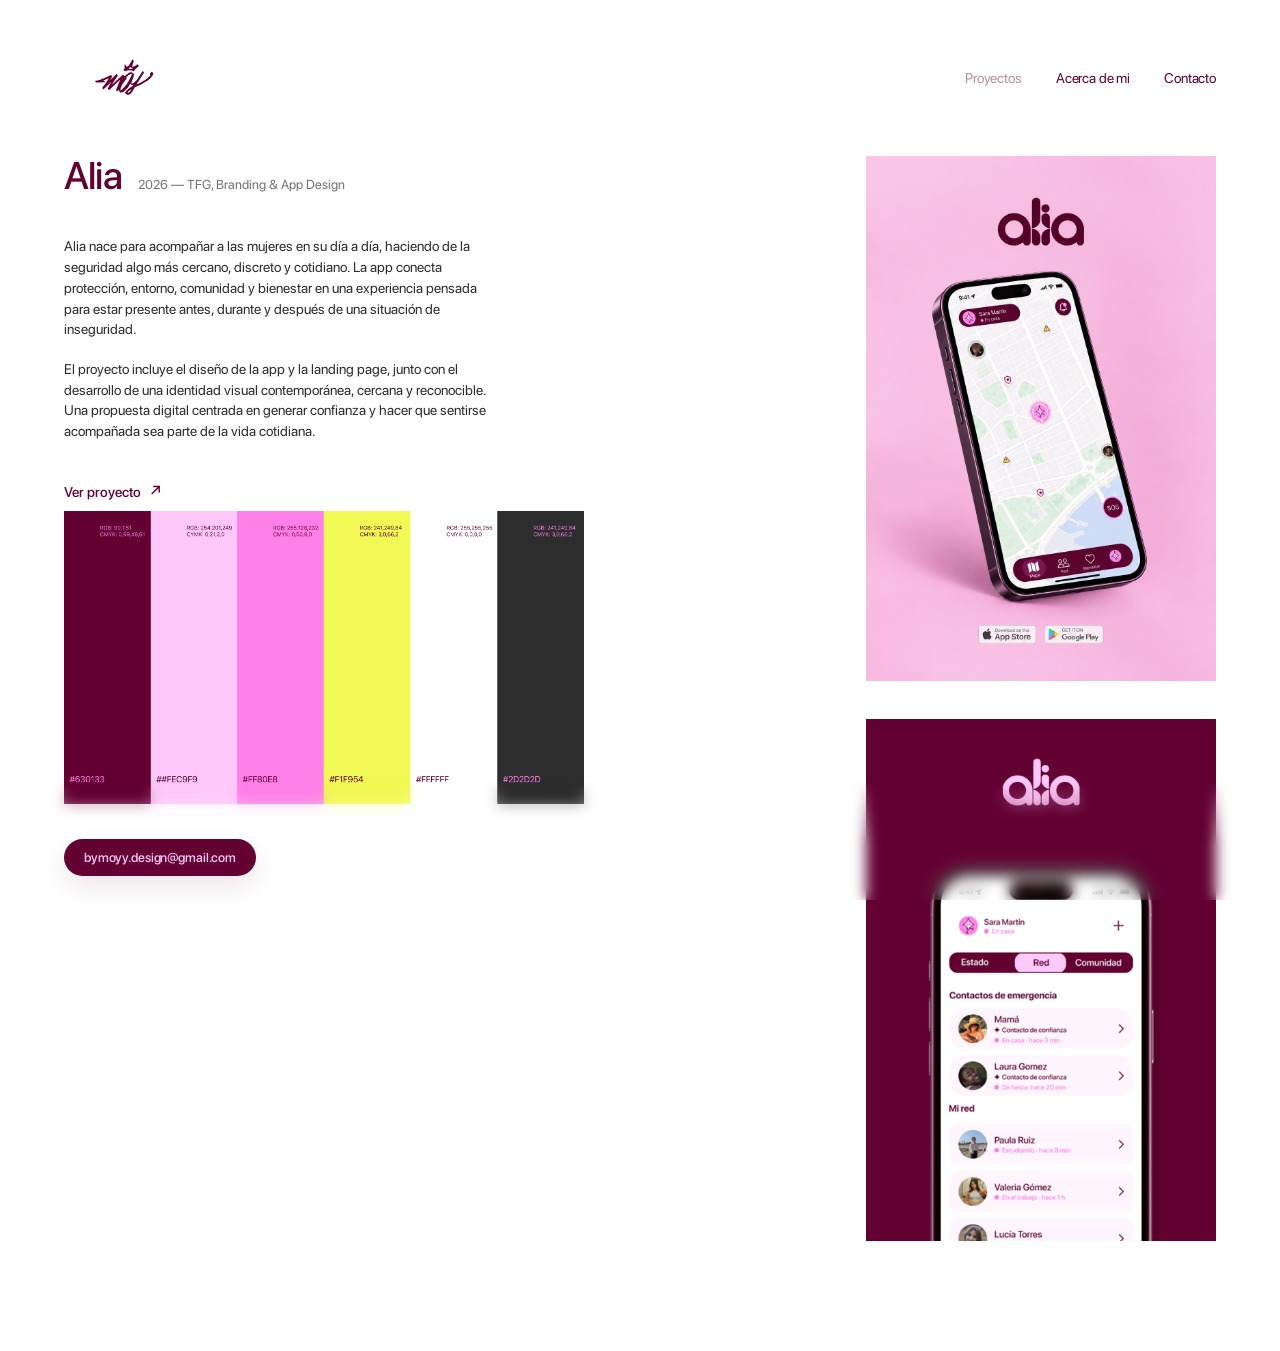
==== alia.html @ fce2c90d "Add files via upload" ====
<!DOCTYPE html>
<html lang="es">

<head>
  <meta charset="UTF-8">
  <meta name="viewport" content="width=device-width, initial-scale=1.0">

  <title>Alia — Moy.</title>

  <meta
    name="description"
    content="Alia — proyecto de Juanita Triviño."
  >

  <!-- FAVICON -->
  <link rel="icon" type="image/svg+xml" href="assets/vector.svg">

  <link rel="stylesheet" href="style.css">
</head>

<body class="project-page">

  <!-- TRANSICIÓN -->
  <div class="page-transition"></div>


  <!-- HEADER -->
  <header class="site-header">

    <a href="index.html" class="logo">
      <img
        src="assets/moy-mark-dark.svg"
        alt="Moy"
        onerror="this.outerHTML='<span style=\'font-weight:700\'>moy.</span>'"
      >
    </a>

    <nav class="site-nav">
      <a href="alia.html" class="is-active">Proyectos</a>
      <a href="about.html">Acerca de mi</a>
      <a href="contact.html">Contacto</a>
    </nav>

  </header>


  <main>

    <section class="alia-project reveal">


      <div class="alia-info">

        <div class="project-head">

          <h1>Alia</h1>

          <span class="project-meta">
            2026 — TFG, Branding &amp; App Design
          </span>

        </div>


        <div class="project-desc">

          <p>
            Alia nace para acompañar a las mujeres en su día a día,
            haciendo de la seguridad algo más cercano, discreto y
            cotidiano. La app conecta protección, entorno, comunidad
            y bienestar en una experiencia pensada para estar
            presente antes, durante y después de una situación
            de inseguridad.
          </p>

          <p>
            El proyecto incluye el diseño de la app y la landing page,
            junto con el desarrollo de una identidad visual
            contemporánea, cercana y reconocible. Una propuesta
            digital centrada en generar confianza y hacer que sentirse
            acompañada sea parte de la vida cotidiana.
          </p>

        </div>


        <!-- CTA FIGMA -->

        <div class="alia-cta-wrap">

          <a
            class="alia-cta"
            href="https://www.figma.com/proto/h17JZJGxJ8JcXDLI4qMAPl/Alia_Juanita-Trivi%C3%B1o?page-id=1947%3A1056&node-id=2484-1144&viewport=263%2C219%2C0.05&t=dV2wCRP9XUcgeYev-1&scaling=scale-down&content-scaling=fixed&starting-point-node-id=2484%3A1144&show-proto-sidebar=1"
            target="_blank"
            rel="noopener noreferrer"
          >
            Ver proyecto
            <span>↗</span>
          </a>

        </div>


        <!-- PALETA -->

        <figure class="alia-media alia-palette">

          <img
            src="assets/paleta cromatica.png"
            alt="Paleta cromática de Alia"
          >

        </figure>

      </div>


      <div class="alia-visuals">

        <figure class="alia-media alia-app-main">

          <img
            src="assets/app1.png"
            alt="Presentación de la aplicación Alia"
          >

        </figure>


        <figure class="alia-media alia-app-secondary">

          <img
            src="assets/app2.png"
            alt="Pantalla de la aplicación Alia"
          >

        </figure>

      </div>


    </section>

  </main>


  <a
    href="mailto:bymoyy.design@gmail.com"
    class="page-email magnetic"
  >
    bymoyy.design@gmail.com
  </a>


  <script src="script.js"></script>

</body>

</html>
---- style.css ----
/* =========================================================
   MOY. — PORTFOLIO
========================================================= */

:root {
  --wine: #630133;
  --wine-dark: #430022;
  --pink: #FF80E8;
  --pink-light: #FEC9F9;
  --lime: #F1F954;
  --cream: #FFFFFF;
  --stone: #F3F2F0;
  --black: #2D2D2D;
  --grey: #77706F;
  --line: rgba(99, 1, 51, .14);
  --ease: cubic-bezier(.77, 0, .175, 1);
}


/* =========================================================
   FONTS
========================================================= */

@import url('https://fonts.googleapis.com/css2?family=Fraunces:ital,wght@1,500;1,600&display=swap');

@font-face {
  font-family: "SF Pro Display";
  src: url("assets/typo/sf-pro-display/SFPRODISPLAYREGULAR.OTF") format("opentype");
  font-weight: 400;
  font-style: normal;
  font-display: swap;
}

@font-face {
  font-family: "SF Pro Display";
  src: url("assets/typo/sf-pro-display/SFPRODISPLAYMEDIUM.OTF") format("opentype");
  font-weight: 500;
  font-style: normal;
  font-display: swap;
}

@font-face {
  font-family: "SF Pro Display";
  src: url("assets/typo/sf-pro-display/SFPRODISPLAYBOLD.OTF") format("opentype");
  font-weight: 700;
  font-style: normal;
  font-display: swap;
}


/* =========================================================
   RESET
========================================================= */

* {
  margin: 0;
  padding: 0;
  box-sizing: border-box;
}

html {
  scroll-behavior: smooth;
}

body {
  background: var(--cream);
  color: var(--wine);
  font-family:
    "SF Pro Display",
    -apple-system,
    BlinkMacSystemFont,
    "Helvetica Neue",
    Arial,
    sans-serif;
  -webkit-font-smoothing: antialiased;
}

a {
  color: inherit;
  text-decoration: none;
}

img,
video {
  display: block;
  max-width: 100%;
}


/* =========================================================
   PAGE TRANSITION
========================================================= */

.page-transition {
  position: fixed;
  inset: 0;
  z-index: 9999;
  background: var(--cream);
  opacity: 1;
  pointer-events: none;
  transition: opacity .65s ease;
}

body.loaded .page-transition {
  opacity: 0;
}

body.leaving .page-transition {
  opacity: 1;
}


/* =========================================================
   HEADER / NAV
========================================================= */

.site-header {
  position: fixed;
  top: 0;
  left: 0;
  right: 0;
  z-index: 200;
  display: flex;
  align-items: center;
  justify-content: space-between;
  padding: 18px 5vw;
  background: none;
}

.site-header .logo img {
  display: block;
  height: 120px;
  width: auto;
}

.site-nav {
  display: flex;
  gap: 34px;
}

.site-nav a {
  position: relative;
  font-size: 14px;
  font-weight: 400;
  letter-spacing: -.01em;
  transition: opacity .3s ease;
}

.site-nav a:hover {
  opacity: .55;
}

.site-nav a.is-active {
  opacity: .45;
}


/* =========================================================
   PAGE EMAIL
========================================================= */

.page-email {
  position: fixed;
  left: 5vw;
  bottom: 24px;
  z-index: 190;
  display: inline-flex;
  align-items: center;
  padding: 11px 20px;
  border-radius: 100px;
  font-size: 13px;
  font-weight: 500;
  letter-spacing: -.01em;
  color: var(--pink-light);
  background: var(--wine);
  box-shadow:
    0 10px 26px rgba(99, 1, 51, .1);
  transition:
    opacity .3s ease,
    transform .3s ease;
}

.page-email:hover {
  opacity: .78;
}

body.contact-page .page-email {
  background: var(--pink-light);
  color: var(--wine);
}


/* =========================================================
   SCROLL BLUR
========================================================= */

.scroll-fade {
  position: fixed;
  left: 0;
  right: 0;
  z-index: 150;
  pointer-events: none;
  backdrop-filter: blur(7px);
  -webkit-backdrop-filter: blur(7px);
}

.scroll-fade-top {
  top: 0;
  height: 150px;
  mask-image:
    linear-gradient(
      to bottom,
      black 0%,
      black 45%,
      transparent 100%
    );
  -webkit-mask-image:
    linear-gradient(
      to bottom,
      black 0%,
      black 45%,
      transparent 100%
    );
}

.scroll-fade-bottom {
  bottom: 0;
  height: 120px;
  mask-image:
    linear-gradient(
      to top,
      black 0%,
      black 45%,
      transparent 100%
    );
  -webkit-mask-image:
    linear-gradient(
      to top,
      black 0%,
      black 45%,
      transparent 100%
    );
}


/* =========================================================
   PILLS
========================================================= */

.pill {
  display: inline-flex;
  align-items: center;
  border-radius: 100px;
  font-weight: 500;
  white-space: nowrap;
}

.pill-wine {
  background: var(--wine);
  color: var(--pink-light);
}

.pill-dark {
  background: var(--black);
  color: var(--cream);
}

.pill-pink {
  background: var(--pink);
  color: var(--black);
}

.pill-pink-light {
  background: var(--pink-light);
  color: var(--black);
}

.pill-lime {
  background: var(--lime);
  color: var(--black);
}

.pill-white {
  background: var(--cream);
  color: var(--wine);
  border: 1px solid var(--line);
}


/* =========================================================
   CURSOR TRAIL
========================================================= */

.cursor-pill {
  position: fixed;
  top: 0;
  left: 0;
  z-index: 150;
  padding: 7px 16px;
  border-radius: 100px;
  font-size: 13px;
  font-weight: 500;
  letter-spacing: -.01em;
  pointer-events: none;
  opacity: 0;
  transform:
    translate(-50%, -50%)
    scale(.7);
  transition:
    opacity .3s ease,
    transform .5s var(--ease);
  box-shadow:
    0 6px 16px rgba(99, 1, 51, .1);
}

.cursor-pill.is-visible {
  opacity: 1;
  transform:
    translate(-50%, -50%)
    scale(1);
}

.cursor-pill.is-fading {
  opacity: 0;
  transform:
    translate(
      calc(-50% + var(--drift, 0px)),
      -50%
    )
    scale(.92)
    translateY(-16px);
}

@media (hover: none) {
  .cursor-pill {
    display: none;
  }
}


/* =========================================================
   HOME
========================================================= */

body.home-page {
  height: 100dvh;
  overflow: hidden;
}

.home-main {
  position: relative;
  height: 100dvh;
  display: flex;
  align-items: center;
  justify-content: center;
  padding: 0 5vw;
  overflow: hidden;
}

.home-greeting {
  position: relative;
  z-index: 1;
  text-align: center;
  opacity: 0;
  filter: blur(16px);
  animation:
    greet-in 1.2s var(--ease) forwards;
  animation-delay: .5s;
}

@keyframes greet-in {
  to {
    opacity: 1;
    filter: blur(0);
  }
}

.home-greeting p {
  font-size:
    clamp(
      2rem,
      5.2vw,
      4.6rem
    );
  line-height: 1.18;
  font-weight: 500;
  color: var(--pink);
  letter-spacing: -.02em;
}


/* =========================================================
   ABOUT ME
========================================================= */

body.about-page {
  min-height: 100dvh;
}

body.about-page main {
  min-height: 100dvh;
  display: flex;
  align-items: flex-start;
  padding:
    190px
    5vw
    130px;
}

.browser-card {
  width: 100%;
  max-width: 1100px;
  margin: 0 auto;
  border-radius: 20px;
  overflow: hidden;
  border: 1px solid var(--line);
  box-shadow:
    0 40px 80px rgba(99, 1, 51, .1);
}

.browser-bar {
  display: flex;
  align-items: center;
  gap: 18px;
  padding: 14px 18px;
  background: #EDEDED;
}

.browser-dots {
  display: flex;
  gap: 7px;
}

.browser-dots span {
  width: 11px;
  height: 11px;
  border-radius: 50%;
}

.browser-dots span:nth-child(1) {
  background: #FF5F57;
}

.browser-dots span:nth-child(2) {
  background: #FEBC2E;
}

.browser-dots span:nth-child(3) {
  background: #28C840;
}

.browser-url {
  flex: 1;
  text-align: center;
  background: #FBFBFB;
  border-radius: 7px;
  padding: 6px 14px;
  font-size: 12px;
  color: #7A7A7A;
}

.browser-share {
  width: 22px;
  height: 22px;
  border-radius: 5px;
  background: #FBFBFB;
}

.browser-body {
  display: flex;
  flex-direction: column;
  gap:
    clamp(
      36px,
      5vw,
      56px
    );
  padding:
    clamp(36px, 6vw, 80px)
    clamp(26px, 5vw, 64px);
  background: var(--cream);
}

.browser-body p {
  font-size:
    clamp(
      1.55rem,
      3.7vw,
      2.85rem
    );
  line-height: 1.35;
  font-weight: 500;
  color: var(--black);
  letter-spacing: -.02em;
}

.hl {
  display: inline;
  padding: .04em .28em;
  border-radius: .28em;
  color: var(--black);
  box-decoration-break: clone;
  -webkit-box-decoration-break: clone;
}

.hl-lime {
  background: var(--lime);
}

.hl-pink {
  background: var(--pink-light);
}

.about-meta {
  display: flex;
  flex-wrap: wrap;
  align-items: center;
  gap: 14px 34px;
  font-size: 14px;
  font-weight: 400;
  color: var(--grey);
}

.about-meta .pill {
  margin-left: 10px;
  padding: .55em 1.05em;
  font-size: 13px;
}


/* =========================================================
   PROYECTO
========================================================= */

body.project-page main {
  padding:
    156px
    5vw
    110px;
}

.project-content {
  max-width: 640px;
}

.project-head {
  display: flex;
  align-items: baseline;
  gap: 16px;
  margin-bottom: 46px;
}

.project-head h1 {
  font-size:
    clamp(
      2.4rem,
      5vw,
      3.6rem
    );
  font-weight: 500;
  letter-spacing: -.02em;
  color: var(--wine);
}

.project-meta {
  font-size: 13px;
  font-weight: 400;
  color: var(--grey);
}

.project-desc {
  max-width: 480px;
  margin-bottom: 40px;
}

.project-desc p {
  font-size: 14.5px;
  line-height: 1.65;
  font-weight: 400;
  color: var(--black);
  margin-bottom: 20px;
}

.project-desc p:last-child {
  margin-bottom: 0;
}


/* =========================================================
   ALIA — CTA
========================================================= */

.alia-cta-wrap {
  margin-top: -18px;
}

.alia-cta {
  display: inline-flex;
  align-items: center;
  gap: 8px;
  font-size: 14px;
  font-weight: 500;
  color: var(--wine);
  transition:
    opacity .3s ease,
    transform .3s ease;
}

.alia-cta:hover {
  opacity: .65;
}

.alia-cta span {
  font-size: 16px;
  transition:
    transform .3s ease;
}

.alia-cta:hover span {
  transform: translate(3px, -3px);
}


/* =========================================================
   MEDIA VIEWER
========================================================= */

.media-viewer {
  display: flex;
  flex-direction: row;
  width:
    min(
      360px,
      78%
    );
  aspect-ratio: 3 / 4;
  margin: 0 auto;
  border-radius: 18px;
  overflow-x: scroll;
  overflow-y: hidden;
  scroll-snap-type: x mandatory;
  scroll-behavior: smooth;
  background: #DEDDDA;
  scrollbar-width: none;
}

.media-viewer::-webkit-scrollbar {
  display: none;
}

.media-item {
  flex: 0 0 100%;
  width: 100%;
  height: 100%;
  scroll-snap-align: start;
  scroll-snap-stop: always;
  display: flex;
  align-items: center;
  justify-content: center;
  overflow: hidden;
}

.media-item img,
.media-item video {
  width: 100%;
  height: 100%;
  object-fit: cover;
}

.media-placeholder {
  width: 100%;
  height: 100%;
  display: flex;
  align-items: center;
  justify-content: center;
  padding: 16px;
  text-align: center;
  font-size: 10px;
  text-transform: uppercase;
  letter-spacing: .08em;
  color: rgba(99, 1, 51, .4);
}

.media-dots {
  display: flex;
  justify-content: center;
  gap: 7px;
  margin:
    18px
    0
    60px;
}

.media-dots span {
  width: 6px;
  height: 6px;
  border-radius: 50%;
  background: rgba(99, 1, 51, .18);
  transition:
    background .3s ease,
    transform .3s ease;
}

.media-dots span.is-active {
  background: var(--wine);
  transform: scale(1.25);
}


/* =========================================================
   ALIA — COMPOSICIÓN
========================================================= */

.alia-project {
  width: 100%;
  max-width: 1220px;
  margin: 0 auto;
  display: grid;
  grid-template-columns:
    minmax(0, 1fr)
    minmax(300px, 410px);
  column-gap:
    clamp(
      65px,
      9vw,
      135px
    );
  align-items: start;
}

.alia-info {
  min-width: 0;
}

.alia-project .project-head {
  margin-bottom: 42px;
}

.alia-project .project-head h1 {
  font-size:
    clamp(
      2rem,
      3vw,
      2.8rem
    );
  line-height: 1;
  font-weight: 500;
}

.alia-project .project-desc {
  max-width: 430px;
  margin-bottom: 58px;
}

.alia-project .project-desc p {
  font-size: 14px;
  line-height: 1.48;
  font-weight: 400;
  margin-bottom: 19px;
}

.alia-media {
  margin: 0;
  overflow: hidden;
}

.alia-media img {
  display: block;
  width: 100%;
  height: auto;
  object-fit: contain;
}

.alia-app-main {
  width:
    min(
      100%,
      350px
    );
  margin-left: auto;
}

.alia-app-secondary {
  width:
    min(
      100%,
      350px
    );
  margin-top: 38px;
  margin-left: auto;
}

.alia-app-main img,
.alia-app-secondary img {
  width: 100%;
  height: auto;
  object-fit: contain;
  object-position: center;
}

.alia-palette {
  width:
    min(
      100%,
      520px
    );
  margin-top: 10px;
}


/* =========================================================
   ALIA — TABLET
========================================================= */

@media (max-width: 900px) {

  .alia-project {
    grid-template-columns:
      1fr
      1fr;
    column-gap: 35px;
  }

  .alia-project .project-head {
    flex-wrap: wrap;
    gap: 10px;
  }

  .alia-project .project-desc {
    max-width: 100%;
  }

  .alia-app-main,
  .alia-app-secondary {
    width: 100%;
    max-width: 330px;
  }

  .alia-palette {
    width:
      min(
        100%,
        460px
      );
  }
}


/* =========================================================
   CONTACTO
========================================================= */

body.contact-page {
  background: var(--wine);
  color: var(--pink-light);
  min-height: 100dvh;
}

body.contact-page .site-nav a,
body.contact-page .logo {
  color: var(--pink-light);
}

.contact-main {
  min-height: 100dvh;
  display: flex;
  flex-direction: column;
  padding:
    156px
    5vw
    40px;
}

.contact-main .reveal {
  flex: 1;
  display: flex;
  flex-direction: column;
  justify-content: center;
  align-items: flex-start;
}

.contact-heading {
  font-size:
    clamp(
      2.8rem,
      9vw,
      7.5rem
    );
  font-weight: 700;
  letter-spacing: -.035em;
  line-height: .95;
  margin-bottom: 34px;
}

.contact-email {
  display: inline-block;
  font-size:
    clamp(
      1.5rem,
      3.4vw,
      2.4rem
    );
  font-weight: 400;
  letter-spacing: -.02em;
  border-bottom:
    2px solid
    var(--pink-light);
  transition:
    color .3s ease,
    border-color .3s ease;
}

.contact-email:hover {
  color: var(--pink);
  border-color: var(--pink);
}

.contact-footer {
  display: flex;
  justify-content: space-between;
  font-size: 10px;
  font-weight: 400;
  text-transform: uppercase;
  letter-spacing: .1em;
  opacity: .65;
}


/* =========================================================
   REVEAL
========================================================= */

.reveal {
  opacity: 0;
  transform: translateY(20px);
  transition:
    opacity .8s ease,
    transform .9s var(--ease);
}

.reveal.visible {
  opacity: 1;
  transform: translateY(0);
}


/* =========================================================
   MOBILE
========================================================= */

@media (max-width: 700px) {

  /* NAV */

  .site-header {
    padding: 14px 6vw;
  }

  .site-header .logo img {
    height: 64px;
  }

  .site-nav {
    gap: 16px;
  }

  .site-nav a {
    font-size: 11px;
    font-weight: 400;
  }


  /* GMAIL */

  .page-email {
    left: 6vw;
    bottom: 18px;
    padding:
      9px
      16px;
    font-size: 12px;
    font-weight: 500;
    background: var(--wine);
    color: var(--pink-light);
  }


  /* BLUR */

  .scroll-fade-top {
    height: 96px;
  }

  .scroll-fade-bottom {
    height: 90px;
  }


  /* HOME */

  .home-main {
    padding:
      0
      6vw;
  }

  .home-greeting {
    width: 100%;
  }

  .home-greeting p {
    font-size: 9vw;
    line-height: 1.12;
    font-weight: 500;
  }


  /* ABOUT */

  body.about-page main {
    padding:
      126px
      6vw
      90px;
  }

  .browser-bar {
    padding:
      10px
      14px;
    gap: 10px;
  }

  .browser-dots {
    gap: 5px;
  }

  .browser-dots span {
    width: 9px;
    height: 9px;
  }

  .browser-url {
    padding:
      5px
      10px;
    font-size: 10px;
  }

  .browser-share {
    width: 19px;
    height: 19px;
  }

  .browser-body {
    padding:
      30px
      20px;
  }

  .browser-body p {
    font-size: 6.6vw;
    line-height: 1.28;
    font-weight: 500;
  }

  .about-meta {
    gap:
      10px
      18px;
    font-weight: 400;
  }

  .about-meta .pill {
    margin-left: 0;
  }


  /* ALIA */

  body.project-page main {
    padding:
      106px
      6vw
      90px;
  }

  .alia-project {
    display: flex;
    flex-direction: column;
    gap: 45px;
  }

  .alia-info,
  .alia-visuals {
    width: 100%;
  }

  .alia-project .project-head {
    display: flex;
    flex-direction: column;
    align-items: flex-start;
    gap: 9px;
    margin-bottom: 30px;
  }

  .alia-project .project-head h1 {
    font-size:
      clamp(
        2.3rem,
        10vw,
        3.2rem
      );
    font-weight: 500;
  }

  .alia-project .project-desc {
    max-width: 100%;
    margin-bottom: 40px;
  }

  .alia-project .project-desc p {
    font-size: 14px;
    line-height: 1.55;
    font-weight: 400;
  }

  .alia-app-main,
  .alia-app-secondary,
  .alia-palette {
    width: 100%;
    max-width: none;
    margin-left: 0;
  }

  .alia-app-secondary {
    margin-top: 28px;
  }

  .alia-palette {
    margin-top: 30px;
  }


  /* CONTACTO */

  .contact-main {
    padding:
      106px
      6vw
      30px;
  }

  .contact-heading {
    font-size:
      clamp(
        3.5rem,
        16vw,
        6rem
      );
    line-height: .9;
    margin-bottom: 24px;
    font-weight: 700;
  }

  .contact-email {
    max-width: 100%;
    font-size:
      clamp(
        1.05rem,
        5.5vw,
        1.5rem
      );
    font-weight: 400;
    overflow-wrap: anywhere;
  }

  .contact-footer {
    gap: 15px;
    font-size: 8px;
    font-weight: 400;
  }
}


/* =========================================================
   VERY SMALL PHONES
========================================================= */

@media (max-width: 380px) {

  .site-header {
    padding-left: 4vw;
    padding-right: 4vw;
  }

  .site-header .logo img {
    height: 54px;
  }

  .site-nav {
    gap: 9px;
  }

  .site-nav a {
    font-size: 9.5px;
    font-weight: 400;
  }

  .home-main {
    padding:
      0
      6vw;
  }

  .home-greeting p {
    font-size: 8.5vw;
    font-weight: 500;
  }

  body.about-page main,
  body.project-page main,
  .contact-main {
    padding-left: 4vw;
    padding-right: 4vw;
  }

  .browser-body {
    padding:
      26px
      18px
      30px;
  }

  .browser-body p {
    font-size: 7vw;
    font-weight: 500;
  }

  .page-email {
    left: 4vw;
    max-width: 92vw;
    background: var(--wine);
    color: var(--pink-light);
  }
}


/* =========================================================
   REDUCED MOTION
========================================================= */

@media (prefers-reduced-motion: reduce) {

  html {
    scroll-behavior: auto;
  }

  *,
  *::before,
  *::after {
    animation-duration: .01ms !important;
    animation-iteration-count: 1 !important;
    transition-duration: .01ms !important;
  }
}
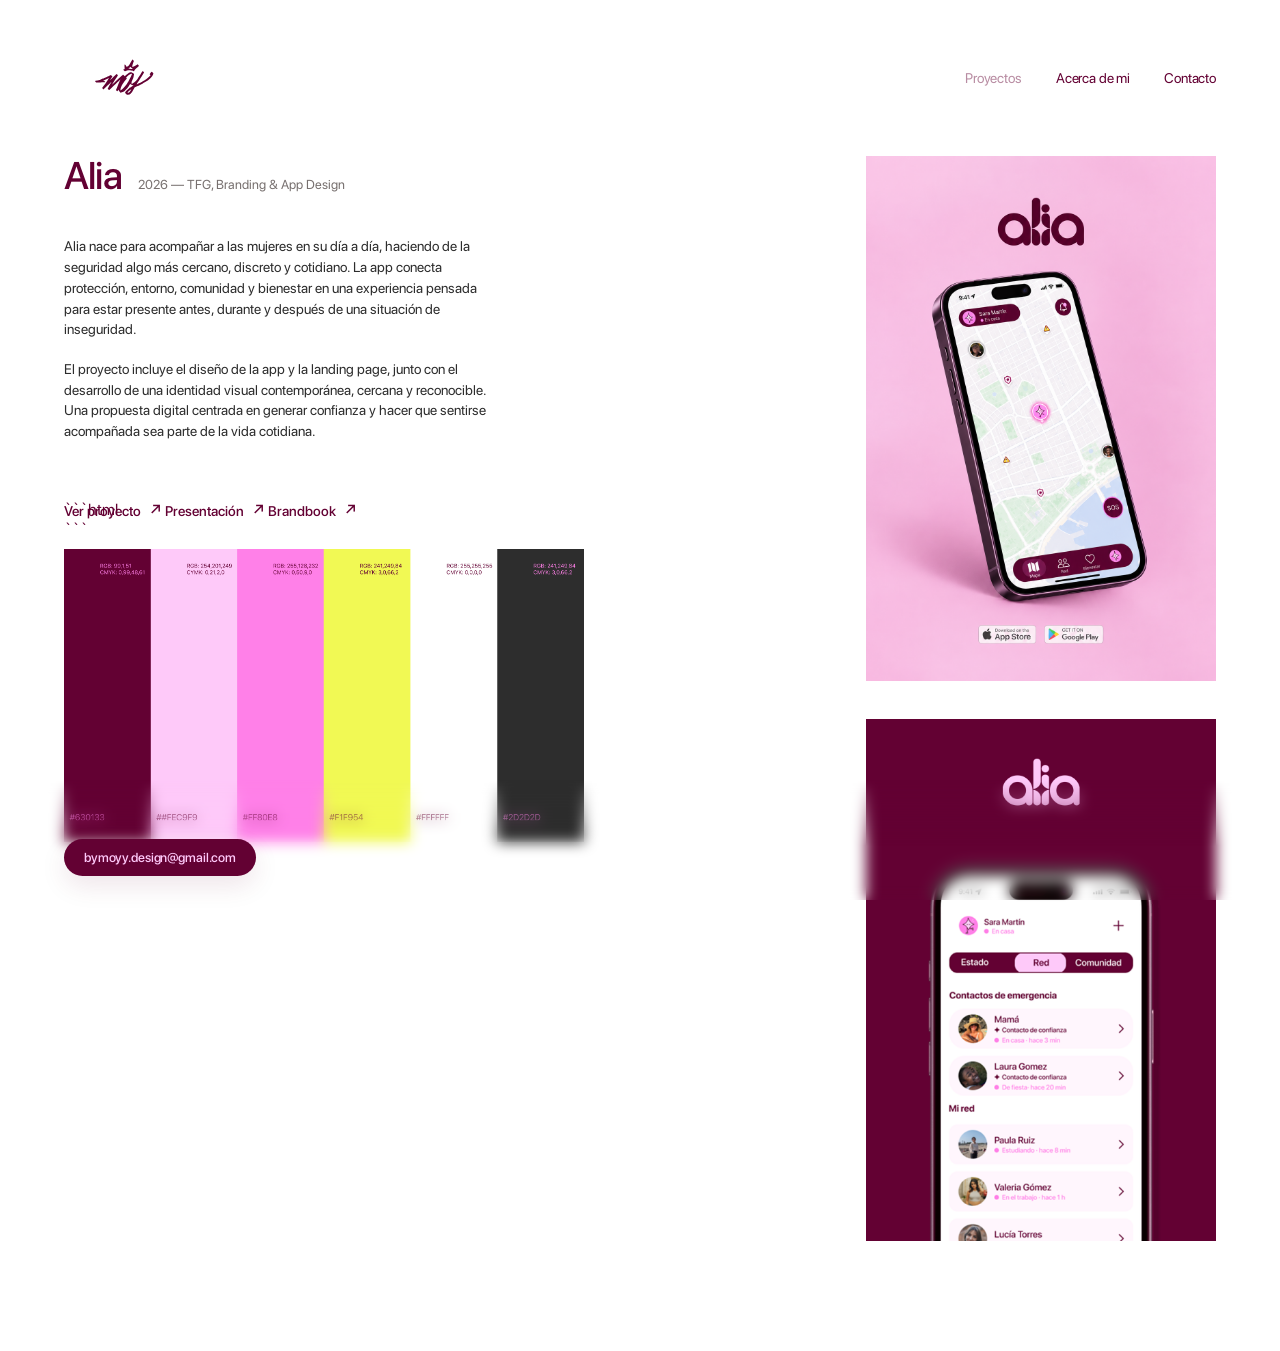
==== commit 9934316e: "Update alia.html" ====
--- a/alia.html
+++ b/alia.html
@@ -84,21 +84,43 @@
         </div>
 
 
-        <!-- CTA FIGMA -->
+        ```html
+<!-- CTA FIGMA -->
 
-        <div class="alia-cta-wrap">
+<div class="alia-cta-wrap">
 
-          <a
-            class="alia-cta"
-            href="https://www.figma.com/proto/h17JZJGxJ8JcXDLI4qMAPl/Alia_Juanita-Trivi%C3%B1o?page-id=1947%3A1056&node-id=2484-1144&viewport=263%2C219%2C0.05&t=dV2wCRP9XUcgeYev-1&scaling=scale-down&content-scaling=fixed&starting-point-node-id=2484%3A1144&show-proto-sidebar=1"
-            target="_blank"
-            rel="noopener noreferrer"
-          >
-            Ver proyecto
-            <span>↗</span>
-          </a>
+  <a
+    class="alia-cta"
+    href="https://www.figma.com/proto/h17JZJGxJ8JcXDLI4qMAPl/Alia_Juanita-Trivi%C3%B1o?page-id=1947%3A1056&node-id=2484-1144&viewport=263%2C219%2C0.05&t=dV2wCRP9XUcgeYev-1&scaling=scale-down&content-scaling=fixed&starting-point-node-id=2484-1144&show-proto-sidebar=1"
+    target="_blank"
+    rel="noopener noreferrer"
+  >
+    Ver proyecto
+    <span>↗</span>
+  </a>
 
-        </div>
+  <a
+    class="alia-cta"
+    href="https://www.figma.com/proto/9lODjjKjDpJ6jKvyzgiqLm/Alia_Presentaci%C3%B3n?page-id=0%3A1&node-id=27-449&viewport=-17609%2C174%2C0.27&t=wOg6I5tV3ZluSYAe-1&scaling=contain&content-scaling=fixed"
+    target="_blank"
+    rel="noopener noreferrer"
+  >
+    Presentación
+    <span>↗</span>
+  </a>
+
+  <a
+    class="alia-cta"
+    href="https://www.figma.com/proto/7zrEc8WM3NQuZJtWOjHTSd/Brandbook-Alia?node-id=3-43&viewport=371%2C310%2C0.02&t=YORihXEUfIM5lqLt-1&scaling=contain&content-scaling=fixed&page-id=0%3A1"
+    target="_blank"
+    rel="noopener noreferrer"
+  >
+    Brandbook
+    <span>↗</span>
+  </a>
+
+</div>
+```
 
 
         <!-- PALETA -->
@@ -156,4 +178,4 @@
 
 </body>
 
-</html>+</html>
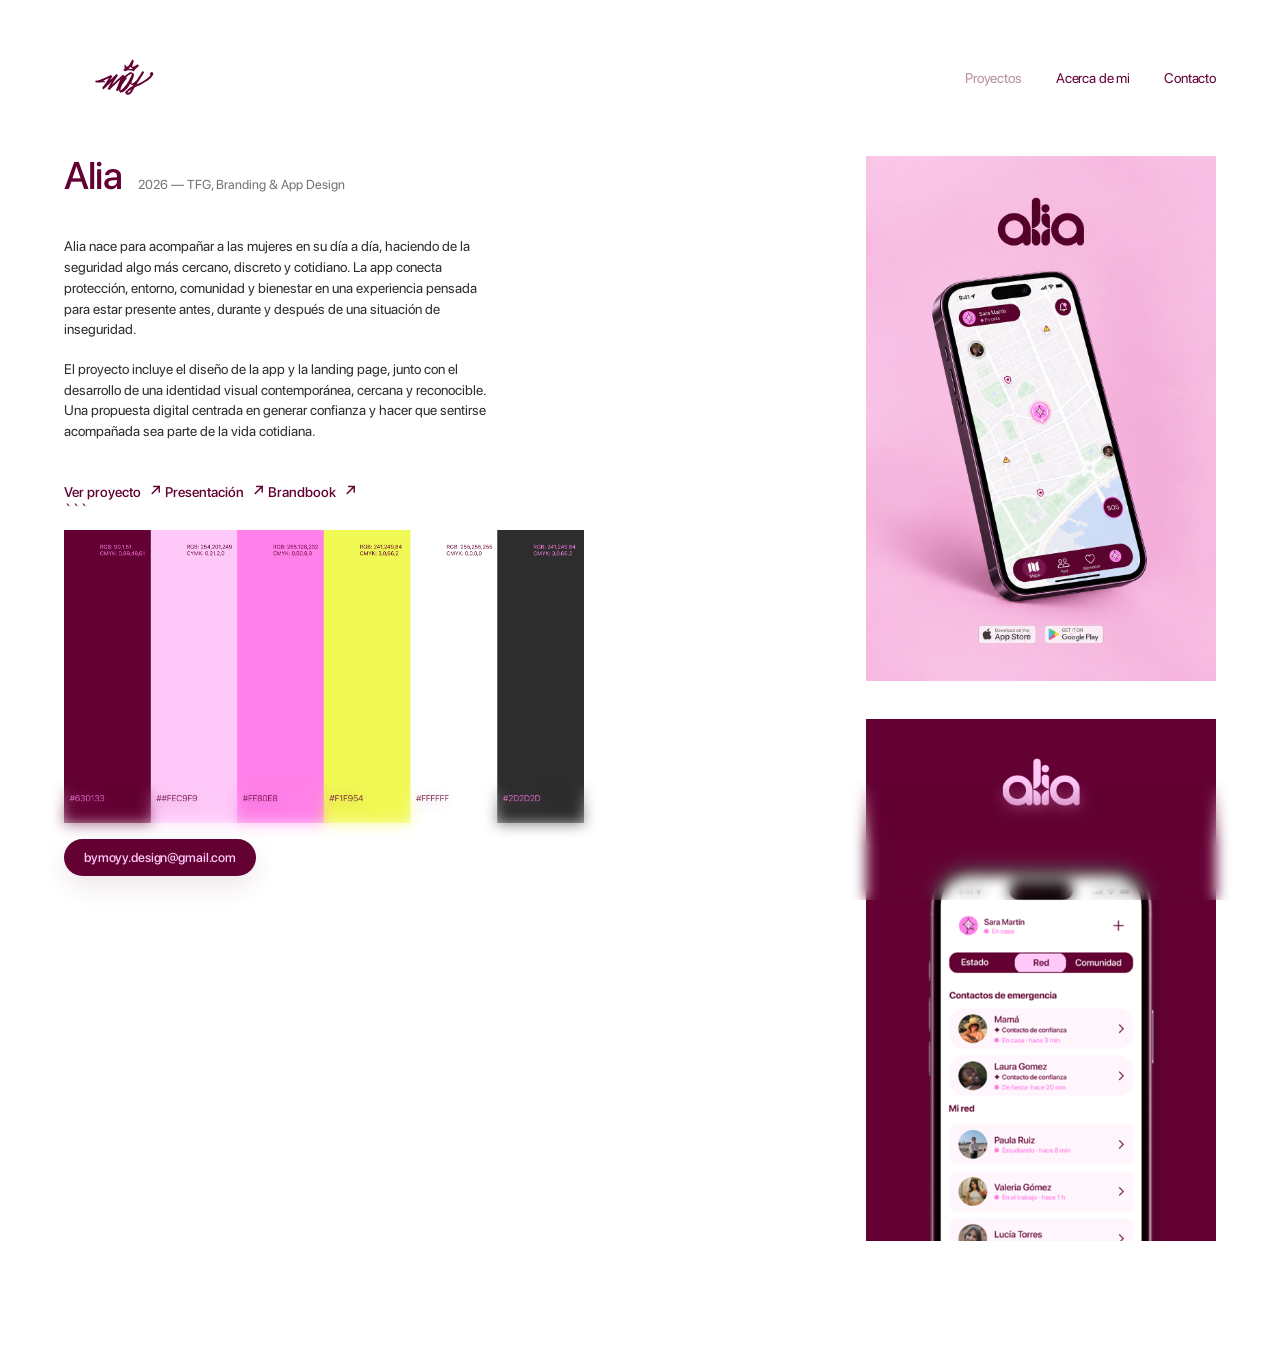
==== commit a25c26af: "Update Figma links in alia.html" ====
--- a/alia.html
+++ b/alia.html
@@ -84,15 +84,15 @@
         </div>
 
 
-        ```html
+        
 <!-- CTA FIGMA -->
 
 <div class="alia-cta-wrap">
 
   <a
     class="alia-cta"
-    href="https://www.figma.com/proto/h17JZJGxJ8JcXDLI4qMAPl/Alia_Juanita-Trivi%C3%B1o?page-id=1947%3A1056&node-id=2484-1144&viewport=263%2C219%2C0.05&t=dV2wCRP9XUcgeYev-1&scaling=scale-down&content-scaling=fixed&starting-point-node-id=2484-1144&show-proto-sidebar=1"
-    target="_blank"
+    href="https://www.figma.com/proto/18fw6NgmNtlhVhWeqDT6b7/Alia_Juanita-Trivin%CC%83o?page-id=1947%3A1056&node-id=2080-1158&viewport=684%2C-155%2C0.29&t=N9NWzJG4fEI9VJnm-1&scaling=scale-down&content-scaling=fixed&starting-point-node-id=2499%3A1036&show-proto-sidebar=1"
+     target="_blank"
     rel="noopener noreferrer"
   >
     Ver proyecto
@@ -101,7 +101,7 @@
 
   <a
     class="alia-cta"
-    href="https://www.figma.com/proto/9lODjjKjDpJ6jKvyzgiqLm/Alia_Presentaci%C3%B3n?page-id=0%3A1&node-id=27-449&viewport=-17609%2C174%2C0.27&t=wOg6I5tV3ZluSYAe-1&scaling=contain&content-scaling=fixed"
+    href="https://www.figma.com/proto/9lODjjKjDpJ6jKvyzgiqLm/Alia_Presentaci%C3%B3n?page-id=0%3A1&node-id=1-3&viewport=-17609%2C174%2C0.27&t=fQoeXTj8d63jYQ9h-1&scaling=contain&content-scaling=fixed"
     target="_blank"
     rel="noopener noreferrer"
   >
@@ -111,7 +111,7 @@
 
   <a
     class="alia-cta"
-    href="https://www.figma.com/proto/7zrEc8WM3NQuZJtWOjHTSd/Brandbook-Alia?node-id=3-43&viewport=371%2C310%2C0.02&t=YORihXEUfIM5lqLt-1&scaling=contain&content-scaling=fixed&page-id=0%3A1"
+    href="https://www.figma.com/proto/7zrEc8WM3NQuZJtWOjHTSd/Brandbook-Alia?page-id=0%3A1&node-id=3-43&viewport=371%2C310%2C0.02&t=1jaqs25oNRpbdnKM-1&scaling=contain&content-scaling=fixed"
     target="_blank"
     rel="noopener noreferrer"
   >
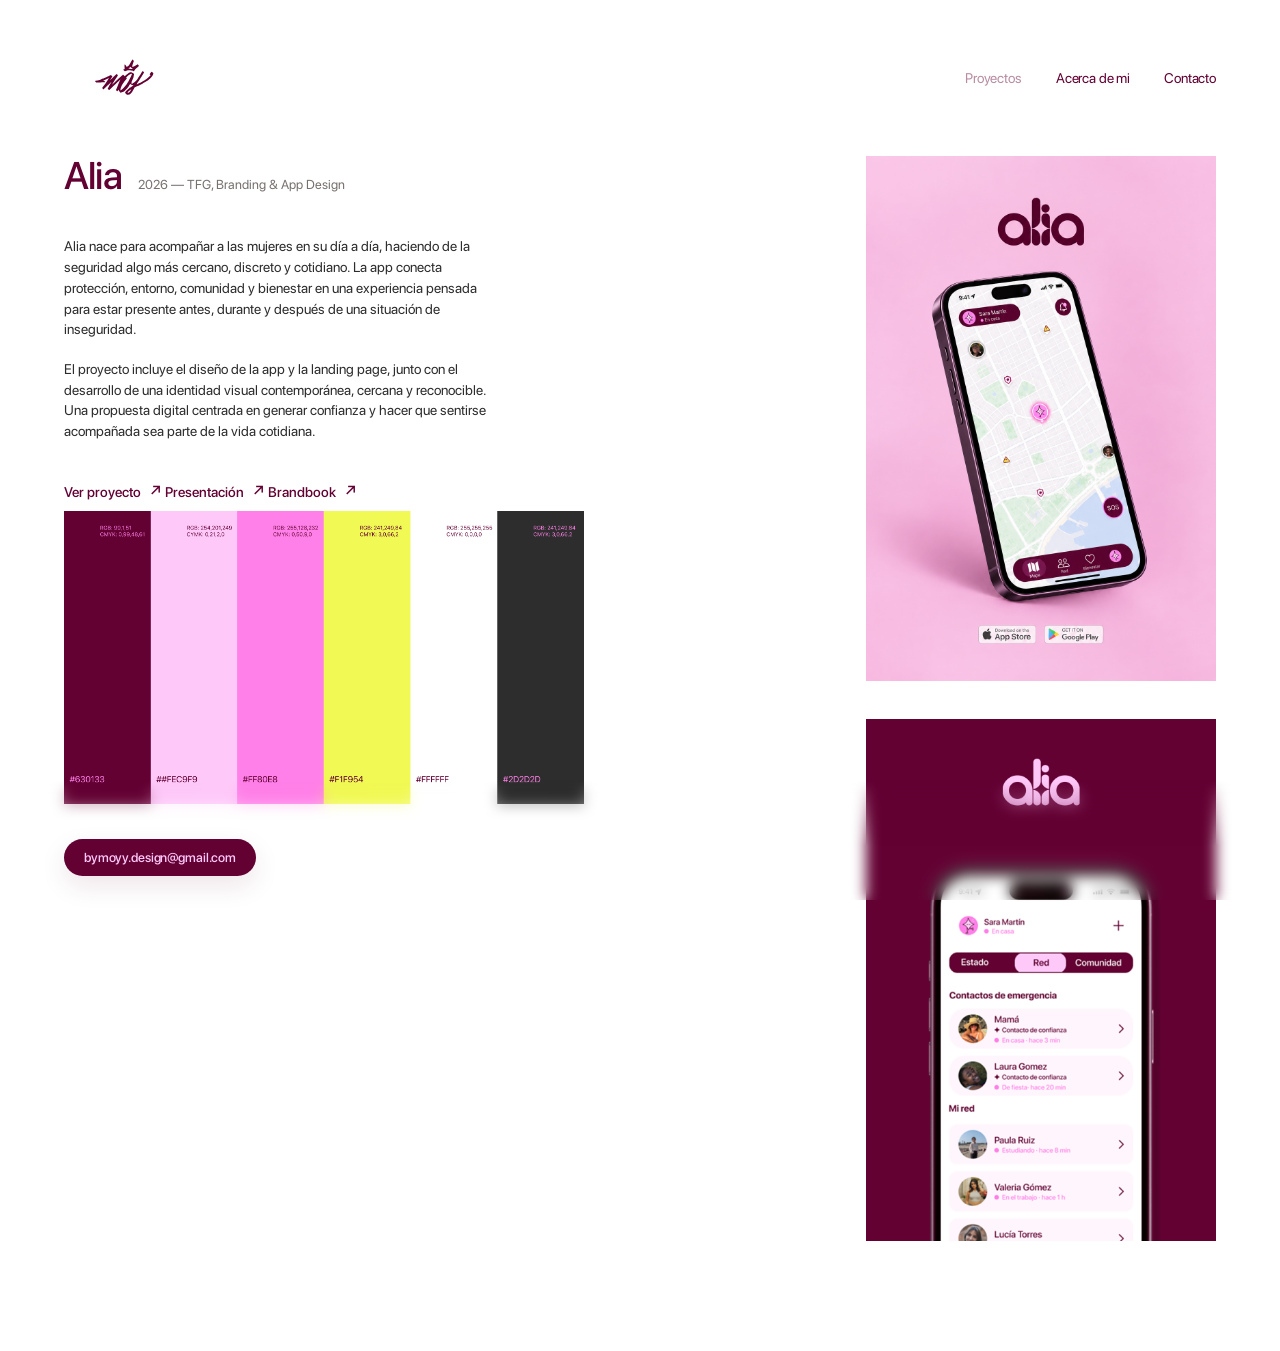
==== commit 912a09c4: "Update alia.html" ====
--- a/alia.html
+++ b/alia.html
@@ -120,7 +120,7 @@
   </a>
 
 </div>
-```
+
 
 
         <!-- PALETA -->
